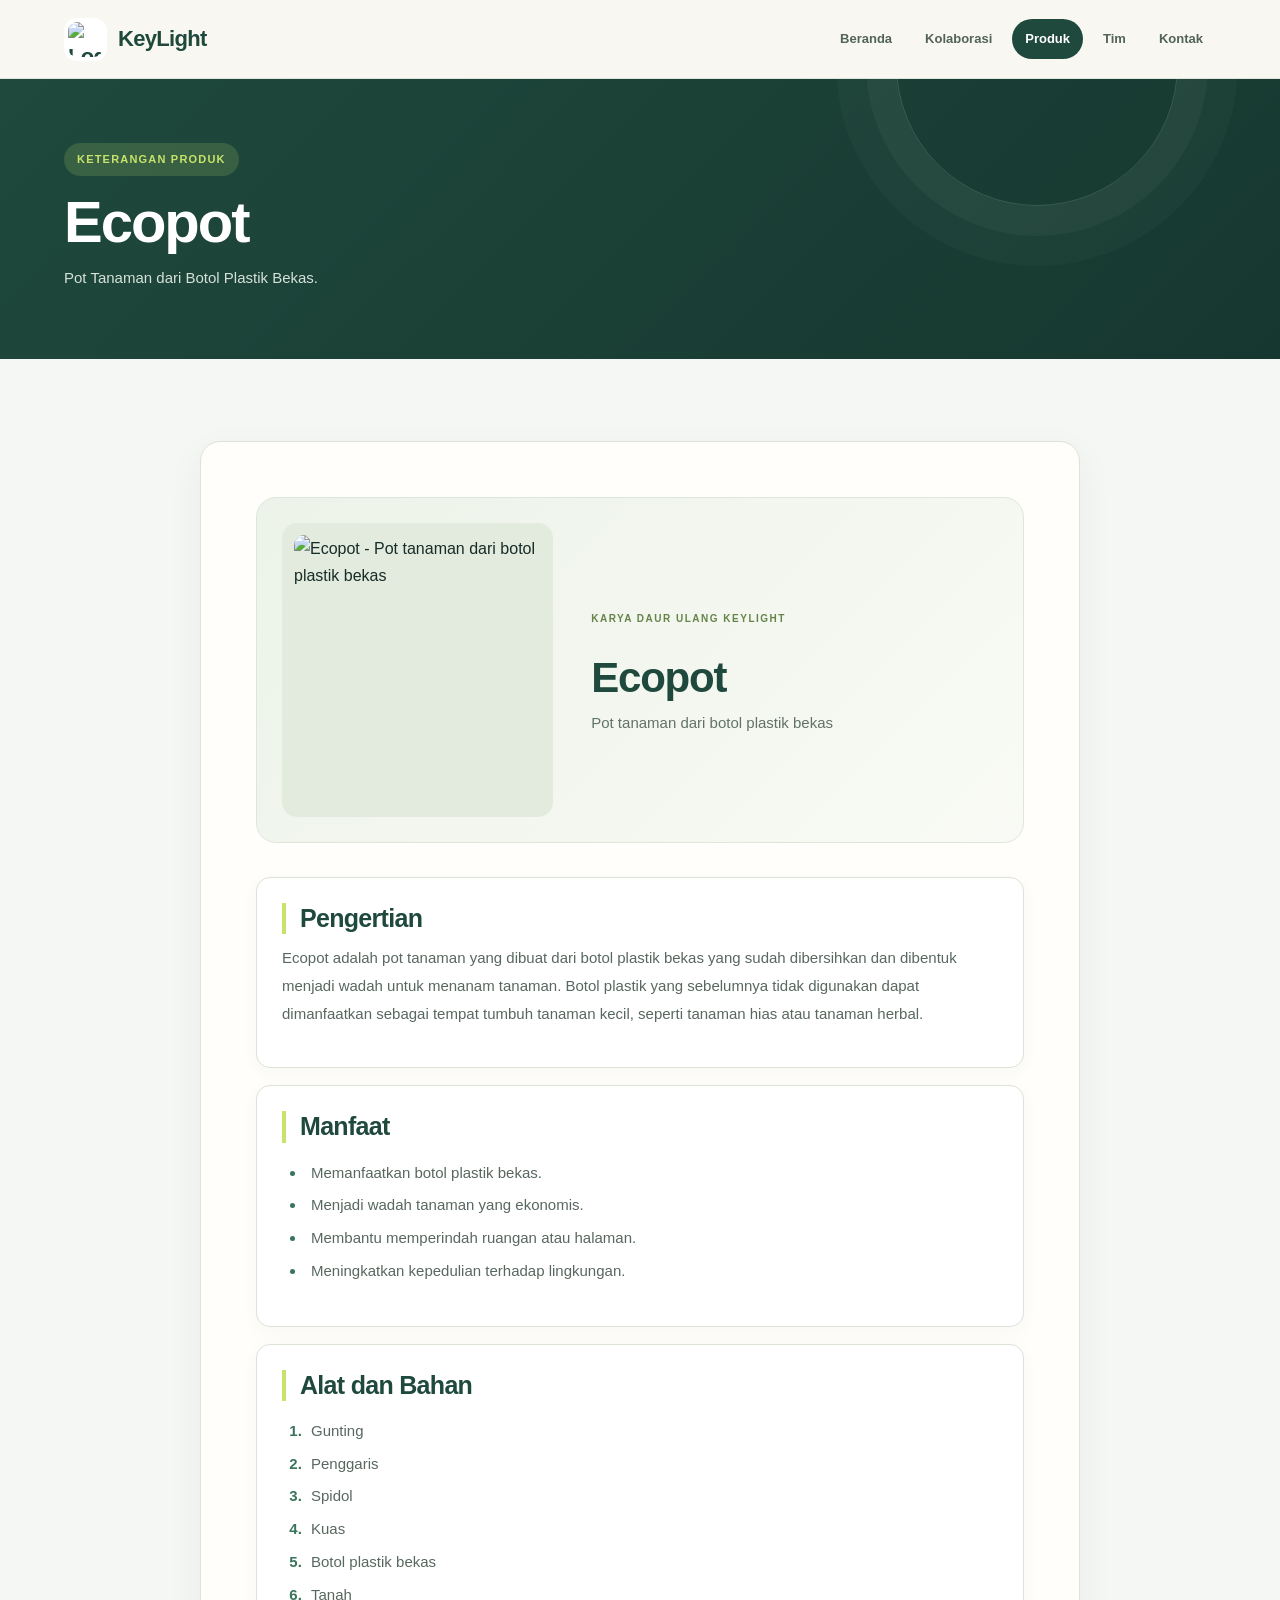
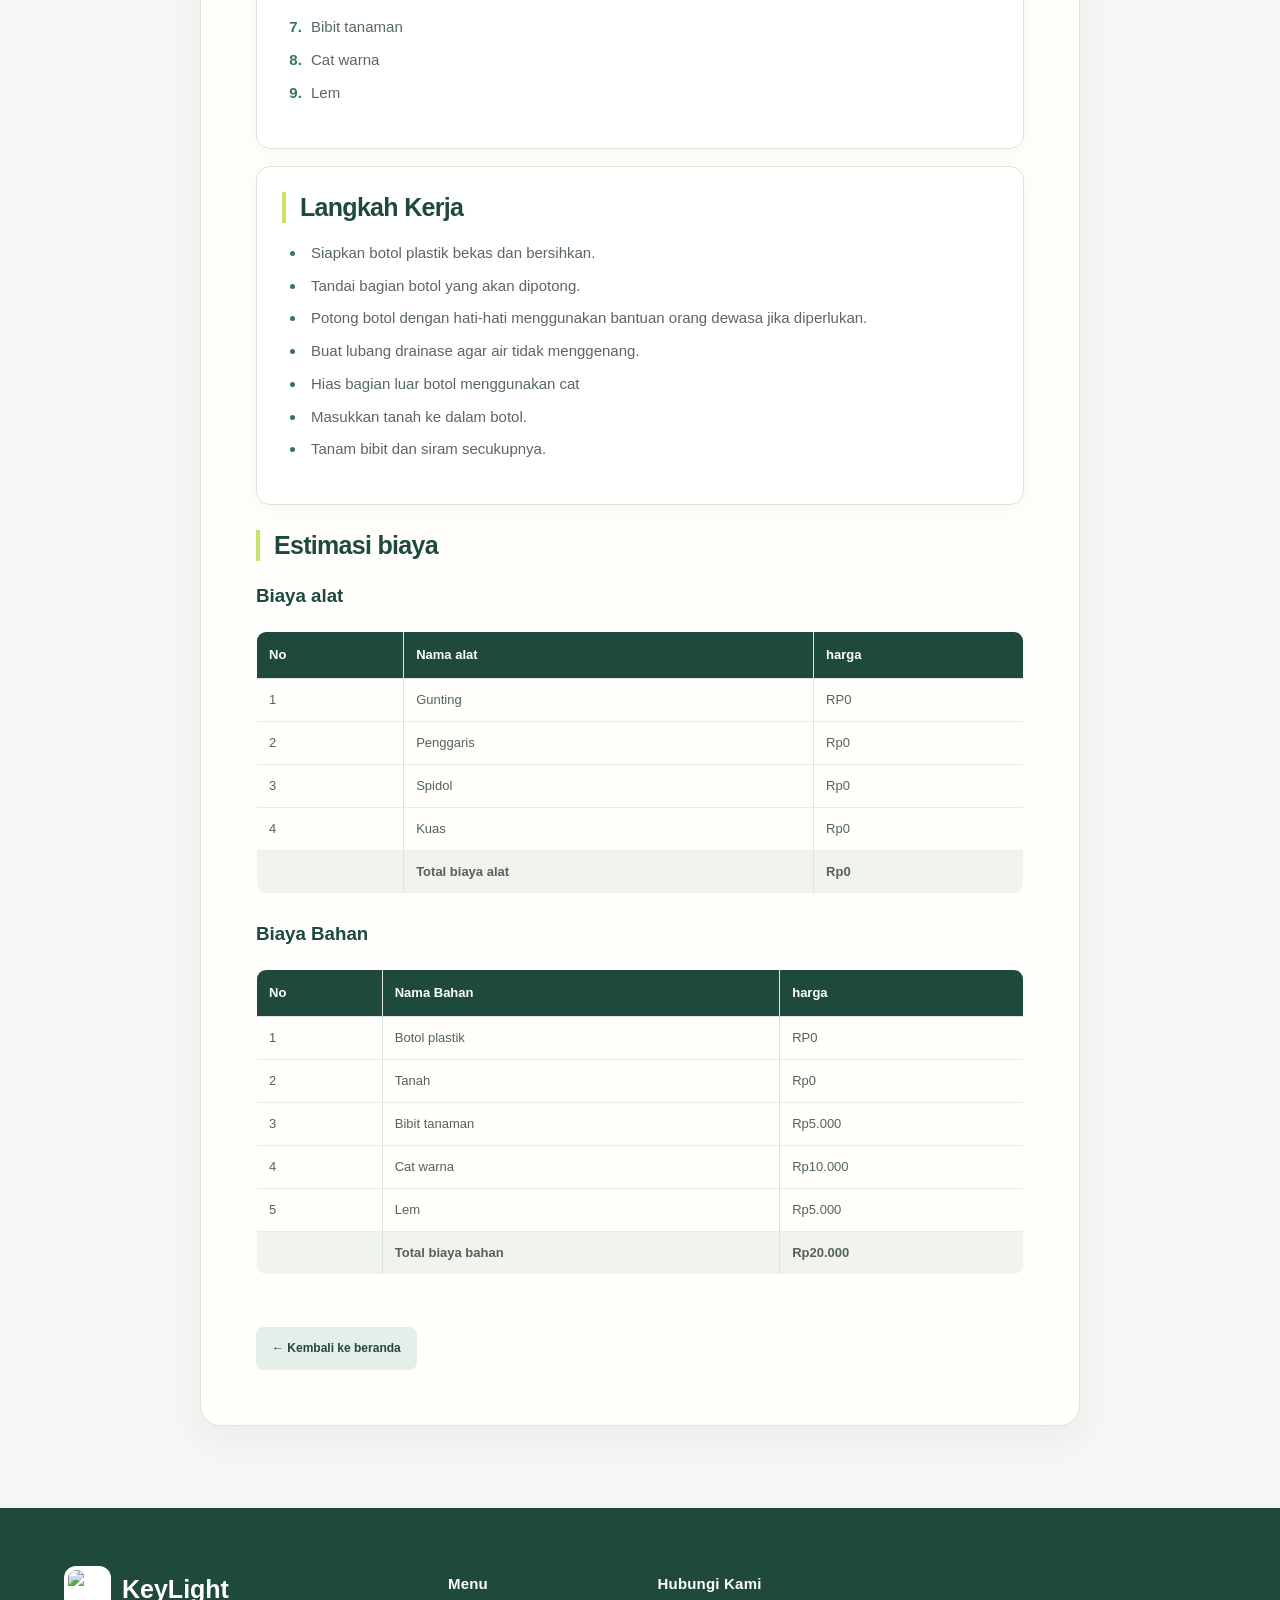
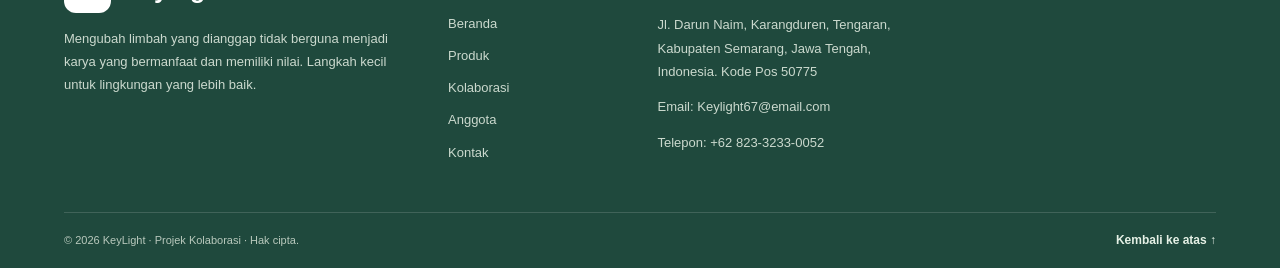
==== ecopot.html @ f38d3513 "Add files via upload" ====
<!DOCTYPE html>
<html lang="id">

<head>
  <meta charset="UTF-8">
  <meta name="viewport" content="width=device-width, initial-scale=1.0">
  <meta name="theme-color" content="#1f493d">
  <title>Ecopot | KeyLight</title>
  <link rel="stylesheet" href="style.css">
</head>

<body id="top">
  <header class="site-header">
    <div class="container nav-wrap"><a class="brand" href="index.html"><img src="assets/1761713173324.png"
          alt="Logo KeyLight">KeyLight</a>
      <nav class="nav">
        <a class="" href="index.html">Beranda</a>
        <a class="" href="index.html#kolaborasi">Kolaborasi</a>
        <a class="active" href="index.html#produk">Produk</a>
        <a class="" href="index.html#tim">Tim</a><a class="" href="index.html#kontak">Kontak</a>
      </nav>
    </div>
  </header>
  <section class="page-hero">
    <div class="container"><span class="pill">Keterangan produk</span>
      <h1>Ecopot</h1>
      <p>Pot Tanaman dari Botol Plastik Bekas.</p>
    </div>
  </section>
  <main class="section">
    <div class="container article">
      <header class="product-intro">
        <div class="product-intro-image"><img src="assets/pot botol.jpeg" alt="Ecopot - Pot tanaman dari botol plastik bekas"></div>
        <div class="product-intro-copy"><span class="product-eyebrow">KARYA DAUR ULANG KEYLIGHT</span><h2>Ecopot</h2><p>Pot tanaman dari botol plastik bekas</p></div>
      </header>

      <div class="container">
        <div class="card">

          <h2>Pengertian</h2>
          <p>Ecopot adalah pot tanaman yang dibuat dari botol plastik bekas yang sudah dibersihkan dan dibentuk menjadi
            wadah untuk menanam tanaman.
            Botol plastik yang sebelumnya tidak digunakan dapat dimanfaatkan sebagai tempat tumbuh tanaman kecil,
            seperti tanaman hias atau tanaman herbal.
          </p>
        </div>

        <div class="card">
          <h2>Manfaat</h2>
          <ul>
            <li>Memanfaatkan botol plastik bekas.</li>
            <li>Menjadi wadah tanaman yang ekonomis.</li>
            <li>Membantu memperindah ruangan atau halaman.</li>
            <li>Meningkatkan kepedulian terhadap lingkungan.</li>
          </ul>
        </div>

        <div class="card">
          <h2>Alat dan Bahan</h2>
          <ol>
            <li>Gunting</li>
            <li>Penggaris</li>
            <li>Spidol</li>
            <li>Kuas</li>
            <li>Botol plastik bekas </li>
            <li>Tanah </li>
            <li>Bibit tanaman </li>
            <li>Cat warna </li>
            <li>Lem </li>
          </ol>
        </div>

        <div class="card">
          <h2>Langkah Kerja</h2>
          <ul>
            <li>Siapkan botol plastik bekas dan bersihkan.</li>
            <li>Tandai bagian botol yang akan dipotong.</li>
            <li>Potong botol dengan hati-hati menggunakan bantuan orang dewasa jika diperlukan.</li>
            <li>Buat lubang drainase agar air tidak menggenang.</li>
            <li>Hias bagian luar botol menggunakan cat</li>
            <li>Masukkan tanah ke dalam botol.</li>
            <li>Tanam bibit dan siram secukupnya.</li>
          </ul>
        </div>
        <div>
         <h2>Estimasi biaya</h2>
         <h3>Biaya alat</h3>
          <table border="1">
             <thead>
              <th>No</th>
              <th>Nama alat</th>
              <th>harga</th>
            </thead>
            <tbody>
              <tr>
                <td>1</td>
                <td>Gunting</td>
                <td>RP0</td>
              </tr>
              <tr>
                <td>2</td>
                <td>Penggaris</td>
                <td>Rp0</td>
              </tr>
              <tr>
                <td>3</td>
                <td>Spidol</td>
                <td>Rp0</td>
              </tr>
              <tr>
                <td>4</td>
                <td>Kuas</td>
                <td>Rp0</td>
              </tr>
              <tr>
                <td> </td>
                <td>Total biaya alat</td>
                <td>Rp0</td>
              </tr>
            </tbody>
          </table>
            
          <h3>Biaya Bahan</h3>
          <table border="1">
             <thead>
              <th>No</th>
              <th>Nama Bahan</th>
              <th>harga</th>
            </thead>
            <tbody>
              <tr>
                <td>1</td>
                <td>Botol plastik</td>
                <td>RP0</td>
              </tr>
              <tr>
                <td>2</td>
                <td>Tanah</td>
                <td>Rp0</td>
              </tr>
              <tr>
                <td>3</td>
                <td>Bibit tanaman</td>
                <td>Rp5.000</td>
              </tr>
              <tr>
                <td>4</td>
                <td>Cat warna</td>
                <td>Rp10.000</td>
              </tr>
              <tr>
                <td>5</td>
                <td>Lem</td>
                <td>Rp5.000</td>
              </tr>
              <tr>
                <td> </td>
                <td>Total biaya bahan</td>
                <td>Rp20.000</td>
              </tr>
          </tbody>
          </table>
        </div>
        <a class="back" href="index.html">← Kembali ke beranda</a>
    </div>
  </main>
   <!-- FOOTER -->
  <footer class="site-footer">

    <div class="container footer-main">

      <div class="footer-brand">

        <a class="footer-logo" href="index.html">
          <img src="assets/1761713173324.png" alt="Logo KeyLight">
          <span>KeyLight</span>
        </a>

        <p>
          Mengubah limbah yang dianggap tidak berguna
          menjadi karya yang bermanfaat dan memiliki nilai.
          Langkah kecil untuk lingkungan yang lebih baik.
        </p>


      </div>


      <div class="footer-column">
        <h3>Menu</h3>
        <a href="index.html">Beranda</a>
        <a href="index.html#produk">Produk</a>
        <a href="index.html#kolaborasi">Kolaborasi</a>
        <a href="index.html#tim">Anggota</a>
        <a href="index.html#kontak">Kontak</a>
      </div>

      <div class="footer-column footer-contact">
        <h3>Hubungi Kami</h3>

        <p>
          Jl. Darun Naim, Karangduren, Tengaran,
          Kabupaten Semarang, Jawa Tengah, Indonesia.
          Kode Pos 50775
        </p>

        <p>Email: Keylight67@email.com</p>
        <p>Telepon: +62 823-3233-0052</p>
      </div>

    </div>


    <div class="container footer-bottom">

      <p>
        © 2026 KeyLight · Projek Kolaborasi · Hak cipta.
      </p>

      <a href="#top" class="back-top">
        Kembali ke atas ↑
      </a>

    </div>

  </footer>

</body>

</html>
---- style.css ----
/* ReLight — visual redesign | HTML + CSS murni */
:root {
  --ink: #172c27;
  --forest: #1f493d;
  --green: #39745b;
  --lime: #c8e36b;
  --sage: #e8eee5;
  --paper: #f8f7f1;
  --white: #fffefa;
  --muted: #69776f;
  --line: #dce3d8;
  --shadow: 0 18px 45px rgba(28, 55, 43, .09)
}

* {
  box-sizing: border-box
}

html {
  scroll-behavior: smooth;
  scroll-padding-top: 90px
}

body {
  margin: 0;
  background: var(--paper);
  color: var(--ink);
  font-family: Arial, Helvetica, sans-serif;
  line-height: 1.7
}

a {
  color: inherit;
  text-decoration: none
}

img {
  display: block;
  max-width: 100%
}

.container {
  width: min(1160px, 90%);
  margin-inline: auto
}

.site-header {
  position: sticky;
  top: 0;
  z-index: 20;
  background: rgba(248, 247, 241, .94);
  backdrop-filter: blur(12px);
  border-bottom: 1px solid rgba(220, 227, 216, .9)
}

.nav-wrap {
  min-height: 78px;
  display: flex;
  align-items: center;
  justify-content: space-between;
  gap: 24px
}

.brand {
  display: inline-flex;
  align-items: center;
  gap: 11px;
  font-size: 22px;
  font-weight: 900;
  letter-spacing: -.7px;
  color: var(--forest)
}

.brand img {
  width: 43px;
  height: 43px;
  object-fit: contain;
  background: #fff;
  border-radius: 13px;
  padding: 4px
}

.nav {
  display: flex;
  align-items: center;
  gap: 7px;
  flex-wrap: wrap
}

.nav a {
  font-size: 13px;
  font-weight: 700;
  color: #52635a;
  padding: 9px 13px;
  border-radius: 999px;
  transition: .2s
}

.nav a:hover,
.nav a.active {
  background: var(--forest);
  color: white
}

.hero {
  position: relative;
  overflow: hidden;
  padding: 88px 0 94px;
  background: var(--forest);
  color: white
}

.hero:before,
.hero:after {
  content: "";
  position: absolute;
  border-radius: 50%;
  pointer-events: none
}

.hero:before {
  width: 420px;
  height: 420px;
  right: -110px;
  top: -210px;
  border: 1px solid rgba(255, 255, 255, .16);
  box-shadow: 0 0 0 38px rgba(255, 255, 255, .035), 0 0 0 78px rgba(255, 255, 255, .025)
}

.hero:after {
  width: 240px;
  height: 240px;
  left: -120px;
  bottom: -150px;
  background: rgba(200, 227, 107, .10)
}

.hero-grid {
  position: relative;
  z-index: 1;
  display: grid;
  grid-template-columns: 1.1fr .9fr;
  gap: 65px;
  align-items: center
}

.eyebrow,
.pill {
  display: inline-flex;
  align-items: center;
  gap: 8px;
  padding: 7px 13px;
  border-radius: 999px;
  background: rgba(200, 227, 107, .15);
  color: var(--lime);
  font-size: 11px;
  font-weight: 800;
  letter-spacing: 1.2px;
  text-transform: uppercase
}

.hero h1 {
  font-size: clamp(48px, 7vw, 86px);
  line-height: .99;
  letter-spacing: -4px;
  margin: 22px 0 20px;
  color: #fff
}

.hero p {
  max-width: 590px;
  color: #d6e2d9;
  font-size: 16px;
  line-height: 1.85;
  margin: 0 0 28px
}

.btn {
  display: inline-flex;
  align-items: center;
  gap: 12px;
  background: var(--lime);
  color: var(--ink);
  font-size: 13px;
  font-weight: 900;
  padding: 14px 21px;
  border-radius: 9px;
  transition: .2s
}

.btn:hover {
  transform: translateY(-3px);
  box-shadow: 0 20px 24px rgba(0, 0, 0, .16)
}

.hero-art {
  min-height: 330px;
  display: grid;
  place-items: center;
  position: relative;
  background: linear-gradient(145deg, #e9efdf, #cbd9c7);
  border-radius: 32px 32px 110px 32px;
  padding: 38px;
  box-shadow: var(--shadow);
  transform: rotate(1deg)
}

.hero-art:before {
  content: "REUSE • RECREATE • KEYLIGHT";
  bottom: 20px;
  left: 25px;
  font-size: 10px;
  font-weight: 900;
  letter-spacing: 2px;
  color: #48634f
}

.hero-art img {
  width: min(240px, 75%);
  height: 220px;
  object-fit: contain;
  filter: drop-shadow(0 15px 15px rgba(28, 55, 43, .12))
}

.section {
  padding: 82px 0
}

.section.alt {
  background: #edf1e9
}

.section.dark {
  background: var(--forest);
  color: #fff
}

.section-title {
  max-width: 700px;
  text-align: center;
  margin: 0 auto 42px
}

.section-title .pill {
  background: #e2ebd7;
  color: var(--green);
  margin-bottom: 12px
}

.section-title h2 {
  font-size: clamp(29px, 4vw, 43px);
  line-height: 1.13;
  letter-spacing: -1.5px;
  color: var(--ink);
  margin: 0 0 13px
}

.section-title p {
  color: var(--muted);
  font-size: 15px;
  margin: 0
}

.section.dark .section-title h2 {
  color: white
}

.section.dark .section-title p {
  color: #d4e0d8
}

.two-col {
  display: grid;
  grid-template-columns: 1fr 1fr;
  gap: 58px;
  align-items: center
}

.two-col h2 {
  font-size: clamp(29px, 4vw, 42px) !important;
  line-height: 1.13 !important;
  letter-spacing: -1.4px;
  margin: 14px 0 17px;
  color: var(--ink) !important
}

.two-col p {
  color: var(--muted);
  font-size: 15px
}

.photo-box {
  position: relative;
  overflow: hidden;
  border-radius: 22px 22px 80px 22px;
  background: #dfe9d9;
  min-height: 320px;
  box-shadow: var(--shadow);
  padding: 10px
}

.photo-box:after {
  content: "EcoVandguard";
  position: absolute;
  bottom: 22px;
  left: 25px;
  background: var(--lime);
  color: var(--ink);
  font-size: 12px;
  font-weight: 900;
  letter-spacing: 1.2px;
  padding: 8px 12px;
  border-radius: 5px
}

.photo-box img {
  width: 100%;
  height: 320px;
  object-fit: cover;
  border-radius: 15px 15px 70px 15px
}

.text-link {
  display: inline-flex;
  align-items: center;
  gap: 8px;
  color: var(--green);
  font-weight: 900;
  font-size: 13px;
  margin-top: 5px
}

.text-link:hover {
  color: #172c27;
  text-decoration: underline;
  text-underline-offset: 4px
}

.cards {
  display: grid;
  grid-template-columns: repeat(3, minmax(0, 1fr));
  gap: 22px
}

.card {
  min-width: 0;
  background: var(--white);
  border: 1px solid var(--line);
  border-radius: 17px;
  overflow: hidden;
  box-shadow: 0 5px 18px rgba(28, 55, 43, .035);
  transition: transform .25s, box-shadow .25s
}

.card:hover {
  transform: translateY(-7px);
  box-shadow: var(--shadow)
}

.card-img {
  height: 205px;
  background: linear-gradient(145deg, #e6eee1, #d5e2d2);
  display: grid;
  place-items: center;
  overflow: hidden
}

.card-img img {
  width: 100%;
  height: 100%;
  object-fit: cover;
  transition: transform .4s
}

.card:hover .card-img img {
  transform: scale(1.045)
}

.card-img .symbol {
  font-size: 62px;
  color: var(--green)
}

.card-body {
  padding: 23px
}

.card h3 {
  margin: 0 0 9px;
  color: var(--forest);
  font-size: 18px;
  line-height: 1.35;
  letter-spacing: -.3px
}

.card p {
  margin: 0 0 15px;
  color: var(--muted);
  font-size: 13px;
  line-height: 1.75
}

.team-section {
  background: #f0f0e8
}

.team-card {
  border-radius: 17px
}

.team-photo {
  height: 255px;
  background: #e2e9dc;
  overflow: hidden
}

.team-photo img {
  width: 100%;
  height: 100%;
  object-fit: cover;
  object-position: center 25%;
  transition: transform .4s
}

.team-card:hover .team-photo img {
  transform: scale(1.04)
}

.social-links {
  display: flex;
  flex-wrap: wrap;
  gap: 7px;
  margin-top: 16px
}

.social-links a {
  display: inline-flex;
  align-items: center;
  padding: 7px 11px;
  border-radius: 7px;
  background: #edf2e9;
  color: var(--forest);
  border: 1px solid #dce6d8;
  font-size: 11px;
  font-weight: 800;
  transition: .2s
}

.social-links a:hover {
  background: var(--forest);
  border-color: var(--forest);
  color: #fff
}

.social-note {
  margin: 22px 0 0;
  padding: 13px 16px;
  background: #e5eddf;
  border-radius: 9px;
  color: #52645a;
  font-size: 12px
}

.info-box {
  background: var(--forest);
  color: white;
  padding: 30px;
  border-radius: 18px 18px 55px 18px;
  box-shadow: var(--shadow)
}

.info-box h3 {
  font-size: 21px;
  margin: 0 0 17px
}

.info-box p {
  color: #e0e9e1;
  margin: 8px 0;
  font-size: 14px
}

.info-box .note {
  background: rgba(255, 255, 255, .1);
  border: 0;
  color: #e0e9e1
}

.page-hero {
  position: relative;
  overflow: hidden;
  background: var(--forest);
  color: white;
  padding: 64px 0 68px
}

.page-hero:after {
  content: "";
  position: absolute;
  width: 280px;
  height: 280px;
  border: 1px solid rgba(255, 255, 255, .15);
  border-radius: 50%;
  right: 8%;
  top: -155px;
  box-shadow: 0 0 0 30px rgba(255, 255, 255, .035), 0 0 0 60px rgba(255, 255, 255, .025)
}

.page-hero .container {
  position: relative;
  z-index: 1
}

.page-hero .pill {
  background: rgba(200, 227, 107, .16);
  color: var(--lime)
}

.page-hero h1 {
  font-size: clamp(35px, 5vw, 58px);
  line-height: 1.08;
  letter-spacing: -2px;
  color: white;
  margin: 15px 0 12px;
  max-width: 850px
}

.page-hero p {
  max-width: 720px;
  color: #d6e2d9;
  font-size: 15px;
  margin: 0
}

.article {
  max-width: 880px;
  margin: 0 auto;
  background: var(--white);
  padding: clamp(24px, 5vw, 55px);
  border: 1px solid var(--line);
  border-radius: 20px;
  box-shadow: 0 12px 36px rgba(28, 55, 43, .055)
}

.article h2 {
  font-size: 25px;
  line-height: 1.25;
  color: var(--forest);
  letter-spacing: -.7px;
  margin: 34px 0 10px;
  padding-left: 14px;
  border-left: 4px solid var(--lime)
}

.article h2:first-of-type {
  margin-top: 25px
}

.article h3 {
  color: var(--forest)
}

.article p,
.article li {
  color: #58685f;
  font-size: 15px;
  line-height: 1.85
}

.article ul,
.article ol {
  padding-left: 24px
}

.article li {
  padding-left: 5px;
  margin: 5px 0
}

.article li::marker {
  color: var(--green);
  font-weight: bold
}

.article-img {
  width: 100%;
  max-height: 430px;
  object-fit: cover;
  border-radius: 14px;
  margin: 0 0 28px
}

.price-grid {
  display: grid;
  grid-template-columns: repeat(3, 1fr);
  gap: 12px;
  margin: 22px 0
}

.price {
  background: #edf2e9;
  padding: 18px;
  border-radius: 12px;
  color: #5c6b61;
  font-size: 12px
}

.price strong {
  display: block;
  color: var(--forest);
  font-size: 23px;
  margin-top: 5px
}

.poster {
  width: 100%;
  height: auto;
  border: 1px solid var(--line);
  border-radius: 13px;
  margin: 17px 0 22px;
  box-shadow: 0 8px 22px rgba(28, 55, 43, .08)
}

.note {
  background: #edf2e9;
  border-left: 4px solid var(--green);
  padding: 15px 18px;
  border-radius: 7px;
  color: #536257
}

.back {
  display: inline-flex;
  margin-top: 28px;
  padding: 11px 16px;
  border-radius: 8px;
  background: var(--forest);
  color: white;
  font-weight: 800;
  font-size: 12px;
  transition: .2s
}

.back:hover {
  background: var(--green);
  transform: translateX(-3px)
}

.site-footer {
  background: #142f29;
  color: #eaf0e9;
  padding: 58px 0 18px
}

.footer-main {
  display: grid;
  grid-template-columns: 1.4fr .7fr 1fr 1.1fr;
  gap: 35px;
  align-items: start
}

.footer-brand,
.footer-column {
  min-width: 0
}

.footer-logo {
  display: inline-flex;
  align-items: center;
  gap: 11px;
  color: white;
  font-size: 25px;
  font-weight: 900;
  margin-bottom: 14px
}

.footer-logo img {
  width: 47px;
  height: 47px;
  object-fit: contain;
  background: #fff;
  border-radius: 12px;
  padding: 4px
}

.footer-brand p,
.footer-column p {
  color: #cbd9ce;
  font-size: 13px;
  line-height: 1.8;
  margin: 0 0 12px
}

.footer-column h3 {
  color: #fff;
  font-size: 15px;
  margin: 5px 0 17px;
  letter-spacing: .2px
}

.footer-column>a {
  display: block;
  color: #cbd9ce;
  font-size: 13px;
  margin: 10px 0;
  transition: color .2s
}

.footer-column>a:hover,
.back-top:hover {
  color: var(--lime)
}

.footer-member {
  display: flex;
  align-items: center;
  gap: 10px;
  color: #cbd9ce;
  font-size: 12px;
  margin: 11px 0
}

.member-photo-placeholder {
  width: 38px;
  height: 38px;
  flex: 0 0 38px;
  border: 1px dashed #9eb5a4;
  border-radius: 50%;
  display: grid;
  place-items: center;
  color: #d4e0d5;
  font-size: 9px;
  background: #ffffff0b
}

.footer-photo-placeholder {
  height: 112px;
  width: 100%;
  max-width: 260px;
  border: 1px dashed #9eb5a4;
  border-radius: 12px;
  background: #ffffff0b;
  display: grid;
  place-items: center;
  text-align: center;
  padding: 12px;
  margin-top: 18px;
  color: #cbd9ce;
  font-size: 12px
}

.footer-bottom {
  border-top: 1px solid #ffffff25;
  margin-top: 38px;
  padding-top: 17px;
  display: flex;
  justify-content: space-between;
  align-items: center;
  gap: 15px
}

.footer-bottom p {
  margin: 0;
  color: #b9c9bd;
  font-size: 11px
}

.back-top {
  color: #e5f1e6;
  font-size: 12px;
  font-weight: 800
}

@media(max-width:900px) {
  .footer-main {
    grid-template-columns: 1.2fr 1fr;
    gap: 28px
  }

  .hero-grid {
    gap: 35px
  }

  .cards {
    gap: 16px
  }
}

@media(max-width:700px) {
  .nav-wrap {
    padding: 13px 0;
    align-items: flex-start;
    flex-direction: column;
    gap: 9px
  }

  .nav {
    gap: 4px
  }

  .nav a {
    padding: 7px 10px;
    font-size: 12px
  }

  .hero {
    padding: 62px 0
  }

  .hero-grid,
  .two-col {
    grid-template-columns: 1fr;
    gap: 30px
  }

  .hero h1 {
    letter-spacing: -2.5px
  }

  .hero-art {
    min-height: 235px;
    border-radius: 24px 24px 75px 24px
  }

  .hero-art img {
    height: 160px
  }

  .section {
    padding: 60px 0
  }

  .cards {
    grid-template-columns: repeat(2, minmax(0, 1fr))
  }

  .photo-box,
  .photo-box img {
    min-height: 250px;
    height: 250px
  }

  .page-hero {
    padding: 48px 0
  }

  .article {
    padding: 25px 21px
  }

  .footer-main {
    grid-template-columns: 1fr 1fr
  }
}

@media(max-width:520px) {
  .container {
    width: 90%
  }

  .cards {
    grid-template-columns: 1fr
  }

  .card-img {
    height: 220px
  }

  .section-title {
    text-align: left;
    margin-bottom: 28px
  }

  .section-title h2 {
    font-size: 30px
  }

  .section-title p {
    font-size: 14px
  }

  .hero h1 {
    font-size: 49px
  }

  .hero p {
    font-size: 14px
  }

  .footer-main {
    grid-template-columns: 1fr;
    gap: 24px
  }

  .footer-photo-placeholder {
    max-width: none
  }

  .footer-bottom {
    align-items: flex-start;
    flex-direction: column
  }

  .price-grid {
    grid-template-columns: 1fr
  }

  .price {
    display: flex;
    justify-content: space-between;
    align-items: center;
    gap: 12px
  }

  .price strong {
    margin: 0;
    font-size: 20px
  }

  .article h2 {
    font-size: 22px
  }
}

@media(prefers-reduced-motion:reduce) {

  *,
  *::before,
  *::after {
    scroll-behavior: auto !important;
    transition: none !important
  }
}

/* Revisi tim: empat anggota dengan layout responsif */
.team-grid {
  grid-template-columns: repeat(4, minmax(0, 1fr));
  gap: 18px
}

.team-grid .team-photo {
  height: 220px
}

.photo-placeholder {
  display: flex;
  align-items: center;
  justify-content: center;
  padding: 18px;
  text-align: center;
  background: linear-gradient(135deg, #e6eddf, #d3dfcf);
  color: #526b55;
  font-size: 13px;
  font-weight: 700;
  border: 2px dashed #9aaf94
}

.photo-placeholder span {
  max-width: 150px
}

@media(max-width:1000px) {
  .team-grid {
    grid-template-columns: repeat(2, minmax(0, 1fr))
  }
}

@media(max-width:520px) {
  .team-grid {
    grid-template-columns: 1fr
  }

  .team-grid .team-photo {
    height: 260px
  }
}

/* Kolaborasi lintas pelajaran: dua kartu sejajar dan seimbang */
.collab-grid {
  width: min(820px, 100%);
  margin: 0 auto;
  grid-template-columns: repeat(2, minmax(0, 1fr));
  gap: 26px;
  align-items: stretch;
}

.collab-grid .card {
  display: flex;
  flex-direction: column;
  height: 100%;
}

.collab-grid .card-img {
  height: 165px;
  flex: 0 0 165px;
}

.collab-grid .card-body {
  display: flex;
  flex: 1;
  flex-direction: column;
  align-items: flex-start;
  padding: 25px;
}

.collab-grid .card-body .text-link {
  margin-top: auto;
  padding-top: 14px;
}

@media(max-width:600px) {
  .collab-grid {
    width: min(420px, 100%);
    grid-template-columns: 1fr;
    gap: 18px;
  }

  .collab-grid .card-img {
    height: 145px;
    flex-basis: 145px;
  }
}

/* FORMULIR KONTAK */
.contact-form {
    max-width: 650px;
    margin: 40px auto;
    padding: 35px;
    background: #ffffff;
    border-radius: 15px;
    box-shadow: 0 5px 20px rgba(0, 0, 0, 0.08);
}

.contact-form h2 {
    color: #263746;
    margin-bottom: 10px;
}

.form-desc {
    color: #777;
    margin-bottom: 25px;
    line-height: 1.6;
}

.form-group {
    margin-bottom: 20px;
}

.form-group label {
    display: block;
    margin-bottom: 8px;
    color: #34495e;
    font-weight: 600;
}

.form-group input,
.form-group textarea {
    width: 100%;
    padding: 13px 15px;
    border: 1px solid #d5dce2;
    border-radius: 8px;
    font-family: inherit;
    font-size: 14px;
    outline: none;
    box-sizing: border-box;
    transition: 0.3s;
}

.form-group input:focus,
.form-group textarea:focus {
    border-color: #3999bd;
    box-shadow: 0 0 5px rgba(57, 153, 189, 0.2);
}

.form-group textarea {
    resize: vertical;
}

.btn-kirim {
    width: 100%;
    padding: 14px;
    background: #287f9f;
    color: white;
    border: none;
    border-radius: 8px;
    font-size: 15px;
    font-weight: bold;
    cursor: pointer;
    transition: 0.3s;
}

.btn-kirim:hover {
    background: #1d637e;
}

/* Tampilan HP */
@media (max-width: 600px) {
    .contact-form {
        margin: 20px 15px;
        padding: 25px 20px;
    }
}

.member-photo{
  width: 85px;
  height: 85px;
  border-radius: 50%;
  overflow: hidden;
  border: 2px dashed white;
  flex-shrink: 0;

}

.member-photo img{
  width: 100%;
  height: 100%;
  object-fit: cover;
  object-position: center;
  display: block;
}

/* ===== RESTORE WARNA ASLI KEYLIGHT ===== */

.page-hero {
    background: linear-gradient(135deg, #1f493d, #16372f);
    color: #ffffff;
}

.section {
    background: #f5f7f5;
}

.pill {
    border-color: #8da99c;
}

.card-body h3,
.math-content h4 {
    color: #1f493d;
}

.member-label {
    color: #1f493d;
    background: #e8f0eb;
}

.equation {
    border-left-color: #1f493d;
}

.equation b {
    color: #1f493d;
}

.result {
    background: #edf4ef;
    border-color: #d5e5d9;
}

.result strong {
    color: #1f493d;
}

.back {
    color: #1f493d;
    background: #e5eee8;
}

.back:hover {
    background: #1f493d;
    color: #ffffff;
}

.site-footer {
    background: #1f493d;
}



.materi {
    margin-top: 18px;
}

.materi summary {
    list-style: none;
    text-align: center;
    padding: 13px;
    background: var(--forest);
    color: white;
    border-radius: 12px;
    cursor: pointer;
    font-weight: 600;
    transition: 0.3s;
}

.materi summary:hover {
    background: var(--green);
}

.materi summary::-webkit-details-marker {
    display: none;
}

.materi[open] summary {
    background: var(--green);
}

.math-content {
    margin-top: 15px;
    padding: 20px;
    background: var(--sage);
    border-radius: 12px;
    line-height: 1.7;
}

.math-content h4 {
    color: var(--forest);
    margin-bottom: 10px;
}

/* =========================================
   PENYEMPURNAAN HALAMAN MATEMATIKA KEYLIGHT
   HTML + CSS MURNI
========================================= */

/* LAYOUT KARTU ANGGOTA */
.math-page .cards {
    grid-template-columns: repeat(2, minmax(0, 1fr));
    gap: 28px;
    align-items: start;
}

.math-page .card {
    height: 100%;
    border-radius: 20px;
    background: var(--white);
    border: 1px solid var(--line);
    transition: transform .3s ease, box-shadow .3s ease;
}

.math-page .card:hover {
    transform: translateY(-5px);
    box-shadow: var(--shadow);
}

.math-page .card-body {
    padding: 25px;
}

/* LABEL ANGGOTA */
.math-page .member-label {
    display: inline-flex;
    align-items: center;
    padding: 6px 12px;
    margin-bottom: 13px;
    border-radius: 50px;
    background: #e8f0eb;
    color: var(--forest);
    font-size: 10px;
    font-weight: 800;
    letter-spacing: 1px;
}

.math-page .card h3 {
    font-size: 20px;
    margin-bottom: 12px;
}

/* POSTER */
.math-page .poster {
    width: 100%;
    height: 260px;
    object-fit: contain;
    object-position: center;
    background: #edf2e9;
    border: 1px solid var(--line);
    border-radius: 14px;
    padding: 8px;
    margin: 15px 0 18px;
    box-shadow: 0 6px 18px rgba(28, 55, 43, .06);
}

/* TOMBOL LIHAT MATERI */
.math-page .materi {
    margin-top: 12px;
    border-radius: 12px;
}

.math-page .materi summary {
    position: relative;
    display: flex;
    align-items: center;
    justify-content: center;
    gap: 12px;
    min-height: 48px;
    padding: 13px 18px;
    background: var(--forest);
    color: white;
    border: 1px solid transparent;
    border-radius: 10px;
    font-size: 13px;
    font-weight: 800;
    letter-spacing: .3px;
    cursor: pointer;
    transition: background .25s, border-radius .25s;
}

.math-page .materi summary::after {
    content: "+";
    position: absolute;
    right: 17px;
    font-size: 21px;
    font-weight: 400;
    line-height: 1;
    transition: transform .25s;
}

.math-page .materi summary:hover {
    background: var(--green);
}

.math-page .materi[open] summary {
    background: var(--green);
    border-radius: 10px 10px 0 0;
}

.math-page .materi[open] summary::after {
    content: "−";
}

/* ISI MATERI */
.math-page .math-content {
    margin-top: 0;
    padding: 23px;
    background: #f0f4ed;
    border: 1px solid #dce7dc;
    border-top: none;
    border-radius: 0 0 12px 12px;
    line-height: 1.8;
}

.math-page .math-content h4 {
    position: relative;
    color: var(--forest);
    font-size: 15px;
    font-weight: 800;
    margin: 22px 0 10px;
    padding-left: 11px;
    border-left: 3px solid var(--lime);
}

.math-page .math-content h4:first-child {
    margin-top: 0;
}

.math-page .math-content p {
    color: #58685f;
    font-size: 13px;
    line-height: 1.8;
    margin: 0 0 15px;
}

.math-page .math-content > strong {
    display: block;
    color: var(--forest);
    font-size: 13px;
    margin: 17px 0 9px;
}

/* KOTAK PERSAMAAN */
.math-page .equation {
    padding: 16px;
    margin: 10px 0 16px;
    background: #fffefa;
    border: 1px solid #dce5d9;
    border-left: 4px solid var(--green);
    border-radius: 9px;
    color: #43554a;
    font-family: "Courier New", monospace;
    font-size: 12px;
    line-height: 2;
    overflow-wrap: anywhere;
    box-shadow: 0 3px 10px rgba(28, 55, 43, .035);
}

.math-page .equation hr {
    border: none;
    border-top: 1px dashed #cbd8ca;
    margin: 9px 0;
}

.math-page .equation b {
    color: var(--forest);
    font-weight: 900;
}

/* KESIMPULAN */
.math-page .result {
    margin-top: 23px;
    padding: 19px;
    background: #e5eee5;
    border: 1px solid #d1e1d2;
    border-left: 4px solid var(--green);
    border-radius: 10px;
}

.math-page .result strong {
    display: block;
    color: var(--forest);
    font-size: 14px;
    margin-bottom: 7px;
}

.math-page .result p {
    color: #52645a;
    font-size: 13px;
    line-height: 1.8;
    margin: 0;
}

/* CATATAN POSTER */
.math-page .note {
    margin-top: 35px;
    padding: 17px 20px;
    background: #edf2e9;
    border-left: 4px solid var(--green);
    border-radius: 9px;
    color: #536257;
    font-size: 13px;
    line-height: 1.8;
}

/* TOMBOL KEMBALI */
.math-page .back {
    margin-top: 25px;
    padding: 12px 19px;
    border-radius: 9px;
    background: var(--forest);
    color: white;
    font-size: 13px;
    transition: .25s;
}

.math-page .back:hover {
    background: var(--green);
    transform: translateX(-4px);
}

/* FOOTER ANGGOTA */
.math-page .footer-members .member-photo,
.math-page .footer-members .footer-member {
    width: 100%;
    height: auto;
    min-height: 48px;
    display: flex;
    align-items: center;
    gap: 12px;
    margin: 10px 0;
    padding: 4px 0;
    border: none;
    border-radius: 0;
    overflow: visible;
    background: transparent;
    color: #cbd9ce;
    font-size: 12px;
    flex-shrink: 1;
}

.math-page .footer-members .member-photo img,
.math-page .footer-members .footer-member img {
    width: 40px;
    height: 40px;
    flex: 0 0 40px;
    object-fit: cover;
    border-radius: 50%;
    border: 2px solid #9eb5a4;
}

/* FOKUS KEYBOARD */
.math-page .materi summary:focus-visible,
.math-page .back:focus-visible {
    outline: 3px solid var(--lime);
    outline-offset: 4px;
}

/* RESPONSIVE TABLET */
@media (max-width: 900px) {
    .math-page .cards {
        gap: 18px;
    }

    .math-page .card-body {
        padding: 20px;
    }

    .math-page .poster {
        height: 230px;
    }

    .math-page .math-content {
        padding: 17px;
    }
}

/* RESPONSIVE HP */
@media (max-width: 600px) {
    .math-page .cards {
        grid-template-columns: 1fr;
        gap: 22px;
    }

    .math-page .card-body {
        padding: 20px;
    }

    .math-page .poster {
        height: auto;
        max-height: 380px;
        min-height: 180px;
    }

    .math-page .math-content {
        padding: 17px;
    }

    .math-page .equation {
        padding: 13px;
        font-size: 11px;
        line-height: 1.9;
    }

    .math-page .materi summary {
        min-height: 46px;
        font-size: 12px;
    }

    .math-page .result {
        padding: 15px;
    }

    .math-page .note {
        font-size: 12px;
    }
}

.social-links {
    display: flex;
    align-items: center;
    gap: 20px;
    margin-top: 18px;
}

.social-links {
    display: flex;
    align-items: center;
    gap: 20px;
    margin-top: 18px;
}

.social-links a {
    color: #263b65;
    font-size: 20px;
    text-decoration: none;
    transition: 0.3s ease;
}

.social-links a:hover {
    color: #6485c5;
    transform: translateY(-4px);
}
/* ===== PHOTO, PRODUCT DETAIL & WASTE EDUCATION POLISH ===== */
#produk .card-img {
  height: 225px;
  padding: 10px;
  background: linear-gradient(145deg, #edf2e9, #e1e9df);
}
#produk .card-img img {
  width: 100%;
  height: 100%;
  object-fit: contain;
  object-position: center;
  border-radius: 11px;
}
#produk .card:hover .card-img img { transform: scale(1.025); }

.article > .container {
  width: 100%;
  max-width: none;
  margin: 0;
  padding: 0;
}
.product-intro {
  display: grid;
  grid-template-columns: minmax(220px, .8fr) 1.2fr;
  align-items: center;
  gap: clamp(20px, 4vw, 38px);
  margin: 0 0 34px;
  padding: clamp(16px, 3vw, 25px);
  border: 1px solid #dce7dc;
  border-radius: 20px;
  background: linear-gradient(135deg, #edf3e9, #f9faf5);
}
.product-intro-image {
  display: grid;
  place-items: center;
  min-height: 230px;
  padding: 12px;
  border-radius: 15px;
  background: #e3ebdf;
}
.product-intro-image img {
  display: block;
  width: 100%;
  height: 270px;
  object-fit: contain;
  object-position: center;
  border-radius: 10px;
}
.product-intro-copy h2 {
  margin: 10px 0 8px;
  padding: 0;
  border: 0;
  color: var(--forest);
  font-size: clamp(28px, 4vw, 42px);
  letter-spacing: -1.2px;
  line-height: 1.1;
}
.product-intro-copy p {
  margin: 0;
  color: #617268;
  font-size: 15px;
}
.product-eyebrow {
  display: inline-block;
  color: #668448;
  font-size: 10px;
  font-weight: 900;
  letter-spacing: 1.5px;
}
.article .card {
  margin: 0 0 17px;
  padding: clamp(18px, 3vw, 25px);
  border-radius: 14px;
  background: #fff;
}
.article .card h2 { margin-top: 0; }
.article table {
  width: 100%;
  margin: 12px 0 24px;
  border-collapse: collapse;
  overflow: hidden;
  border: 1px solid #dce5d9;
  border-radius: 10px;
  font-size: 13px;
}
.article table th {
  padding: 12px;
  color: #fff;
  background: var(--forest);
  text-align: left;
}
.article table td { padding: 10px 12px; border-bottom: 1px solid #e7ece5; color: #52645a; }
.article table tr:last-child td { font-weight: 800; background: #f0f4ed; }

.waste-section { background: #f0f3ed; }
.waste-article { max-width: 980px; }
.waste-lead {
  margin: 0 0 26px;
  padding: clamp(22px, 4vw, 36px);
  border-radius: 18px;
  background: linear-gradient(135deg, #1f493d, #315f49);
  color: #fff;
}
.waste-lead h2 {
  margin: 12px 0 9px;
  padding: 0;
  border: 0;
  color: #fff;
  font-size: clamp(24px, 4vw, 34px);
}
.waste-lead p { margin: 0; color: #dce8dc; }
.waste-grid {
  display: grid;
  grid-template-columns: repeat(2, minmax(0, 1fr));
  gap: 18px;
}
.waste-grid > .card { height: 100%; margin: 0; }
.waste-grid > .card p { margin-bottom: 0; }
.waste-grid > .card:last-child { grid-column: 1 / -1; }

/* Posters keep their complete original artwork visible at every width. */
.math-page .cards { align-items: start; }
.math-page .card { height: auto; }
.math-page .card-body { min-width: 0; }
.math-page .poster {
  display: block;
  width: 100%;
  height: auto;
  max-height: none;
  min-height: 0;
  aspect-ratio: auto;
  object-fit: contain;
  object-position: center top;
  padding: 0;
  background: #f5f6f2;
  border: 1px solid #dce5d9;
  border-radius: 12px;
}

@media (max-width: 700px) {
  #produk .card-img { height: 210px; }
  .product-intro { grid-template-columns: 1fr; gap: 15px; }
  .product-intro-image { min-height: 190px; }
  .product-intro-image img { height: 230px; }
  .waste-grid { grid-template-columns: 1fr; }
  .waste-grid > .card:last-child { grid-column: auto; }
}

/* Member portraits: keep faces and the complete source photo visible. */
.team-photo {
  height: 300px;
  display: grid;
  place-items: center;
  padding: 8px;
  background: #e7ede3;
}
.team-photo img {
  width: 100%;
  height: 100%;
  object-fit: contain;
  object-position: center;
}
@media (max-width: 600px) {
  .team-photo { height: 280px; }
}


/* ===== KONTAK KEYLIGHT ===== */
.contact-section { padding-top: 76px; padding-bottom: 80px; }
.contact-section .section-title { max-width: 720px; margin: 0 auto 34px; text-align: center; }
.contact-layout {
  display: grid;
  grid-template-columns: minmax(0, .9fr) minmax(0, 1.1fr);
  gap: 24px;
  align-items: stretch;
}
.contact-info-card, .contact-form {
  min-width: 0;
  margin: 0;
  padding: clamp(22px, 3vw, 32px);
  border: 1px solid #e0e8dd;
  border-radius: 18px;
  background: #fff;
  box-shadow: 0 10px 28px rgba(31, 73, 61, .07);
}
.contact-info-card { display: flex; flex-direction: column; gap: 18px; }
.contact-info-heading { display: flex; align-items: flex-start; gap: 14px; margin-bottom: 4px; }
.contact-info-heading h3, .contact-form h3 { margin: 0 0 8px; color: #1f493d; font-size: 21px; }
.contact-info-heading p, .form-desc { margin: 0; color: #68766d; line-height: 1.65; }
.contact-icon, .contact-info-icon {
  width: 46px; height: 46px; flex: 0 0 46px; display: grid; place-items: center;
  border-radius: 13px; color: #1f493d; background: #edf3e9; font-size: 19px;
}
.contact-info-item { display: flex; align-items: center; gap: 13px; min-width: 0; color: inherit; text-decoration: none; }
.contact-info-item > span:last-child { min-width: 0; display: flex; flex-direction: column; gap: 4px; }
.contact-info-item small { color: #7b887e; font-size: 12px; }
.contact-info-item strong { color: #263d32; font-size: 14px; line-height: 1.5; overflow-wrap: anywhere; }
a.contact-info-item:hover strong { color: #39745b; }
.contact-note { display: flex; gap: 10px; margin-top: auto; padding: 14px; border-radius: 12px; background: #f1f5ed; color: #39745b; }
.contact-note p { margin: 0; color: #596b5d; font-size: 13px; line-height: 1.6; }
.contact-form h3 { font-size: 22px; }
.contact-form .form-desc { margin-bottom: 22px; }
.contact-form .form-group { margin-bottom: 17px; }
.contact-form .form-group label { color: #344b3e; font-size: 13px; }
.contact-form .form-group label span[aria-hidden="true"] { color: #b34d3d; }
.optional-label { color: #8b968d; font-weight: 400; }
.contact-form .form-group input, .contact-form .form-group textarea {
  min-height: 48px; padding: 13px 14px; border: 1px solid #dce5da; border-radius: 10px;
  background: #fbfcfa; color: #263d32; font: inherit; font-size: 14px; transition: border-color .2s, box-shadow .2s;
}
.contact-form .form-group textarea { min-height: 125px; resize: vertical; }
.contact-form .form-group input:focus, .contact-form .form-group textarea:focus {
  border-color: #39745b; outline: none; box-shadow: 0 0 0 3px rgba(57, 116, 91, .12); background: #fff;
}
.btn-kirim {
  display: inline-flex; width: 100%; min-height: 49px; align-items: center; justify-content: center; gap: 9px;
  padding: 13px 18px; border: 0; border-radius: 11px; background: #26734c; color: #fff;
  font: inherit; font-size: 14px; font-weight: 750; cursor: pointer; transition: background .2s, transform .2s;
}
.btn-kirim:hover { background: #1d5d3c; transform: translateY(-1px); }
.btn-kirim:focus-visible { outline: 3px solid rgba(57, 116, 91, .3); outline-offset: 3px; }
.form-help { display: flex; align-items: center; gap: 7px; margin: 13px 0 0; color: #849087; font-size: 11px; line-height: 1.5; }

/* Consistent product-photo frame: show the entire original image without cropping. */
#produk .cards { align-items: stretch; }
#produk .card { display: flex; flex-direction: column; height: 100%; }
#produk .card-img {
  height: 230px; min-height: 230px; padding: 12px; box-sizing: border-box;
  display: flex; align-items: center; justify-content: center; overflow: hidden;
  background: #f5f7f2; border-bottom: 1px solid #e7ece4;
}
#produk .card-img img {
  display: block; width: 100%; height: 100%; max-width: 100%; max-height: 100%;
  object-fit: contain; object-position: center; border-radius: 8px; transform: none;
}
#produk .card:hover .card-img img { transform: none; }
#produk .card-body { display: flex; flex: 1; flex-direction: column; align-items: flex-start; }
#produk .card-body .text-link { margin-top: auto; padding-top: 12px; }
@media (max-width: 760px) {
  .contact-layout { grid-template-columns: 1fr; }
  .contact-info-card, .contact-form { padding: 23px; }
}
@media (max-width: 600px) {
  #produk .card-img { height: 215px; min-height: 215px; }
  .contact-section { padding-top: 54px; padding-bottom: 58px; }
}
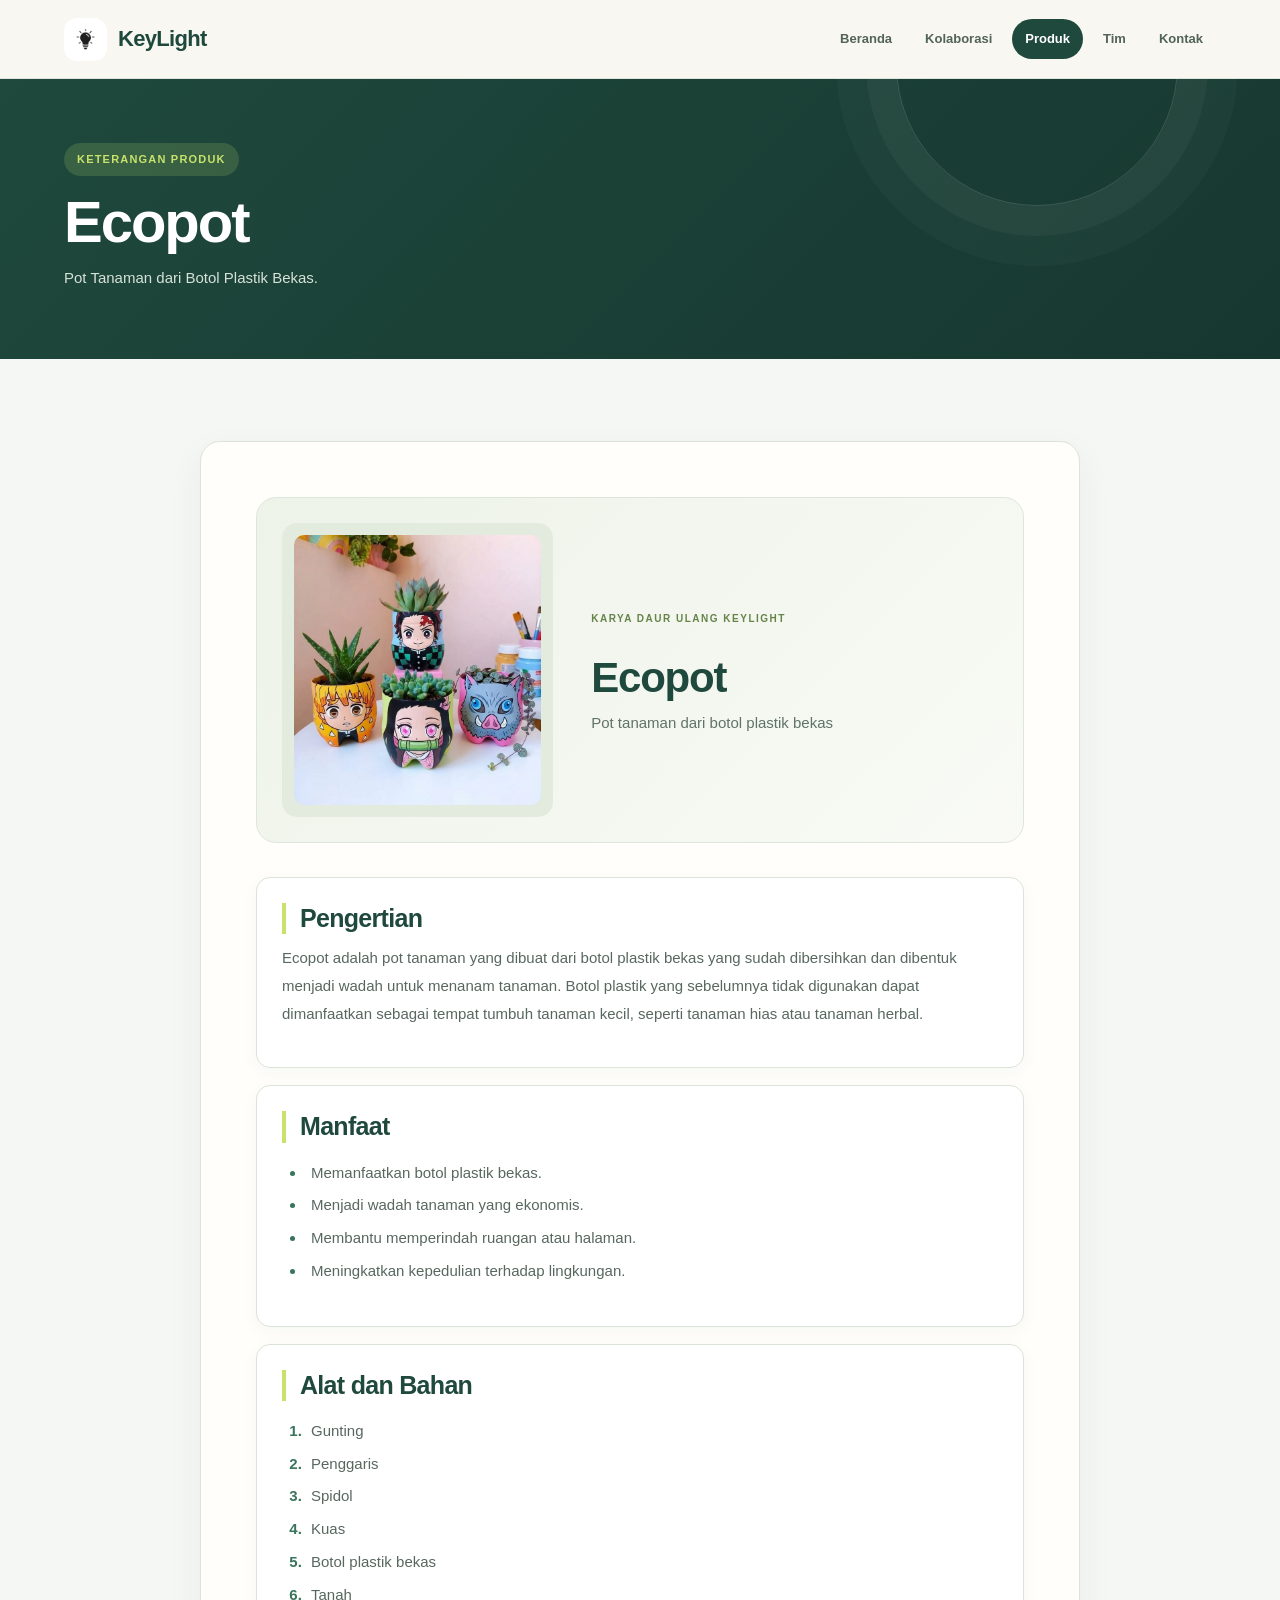
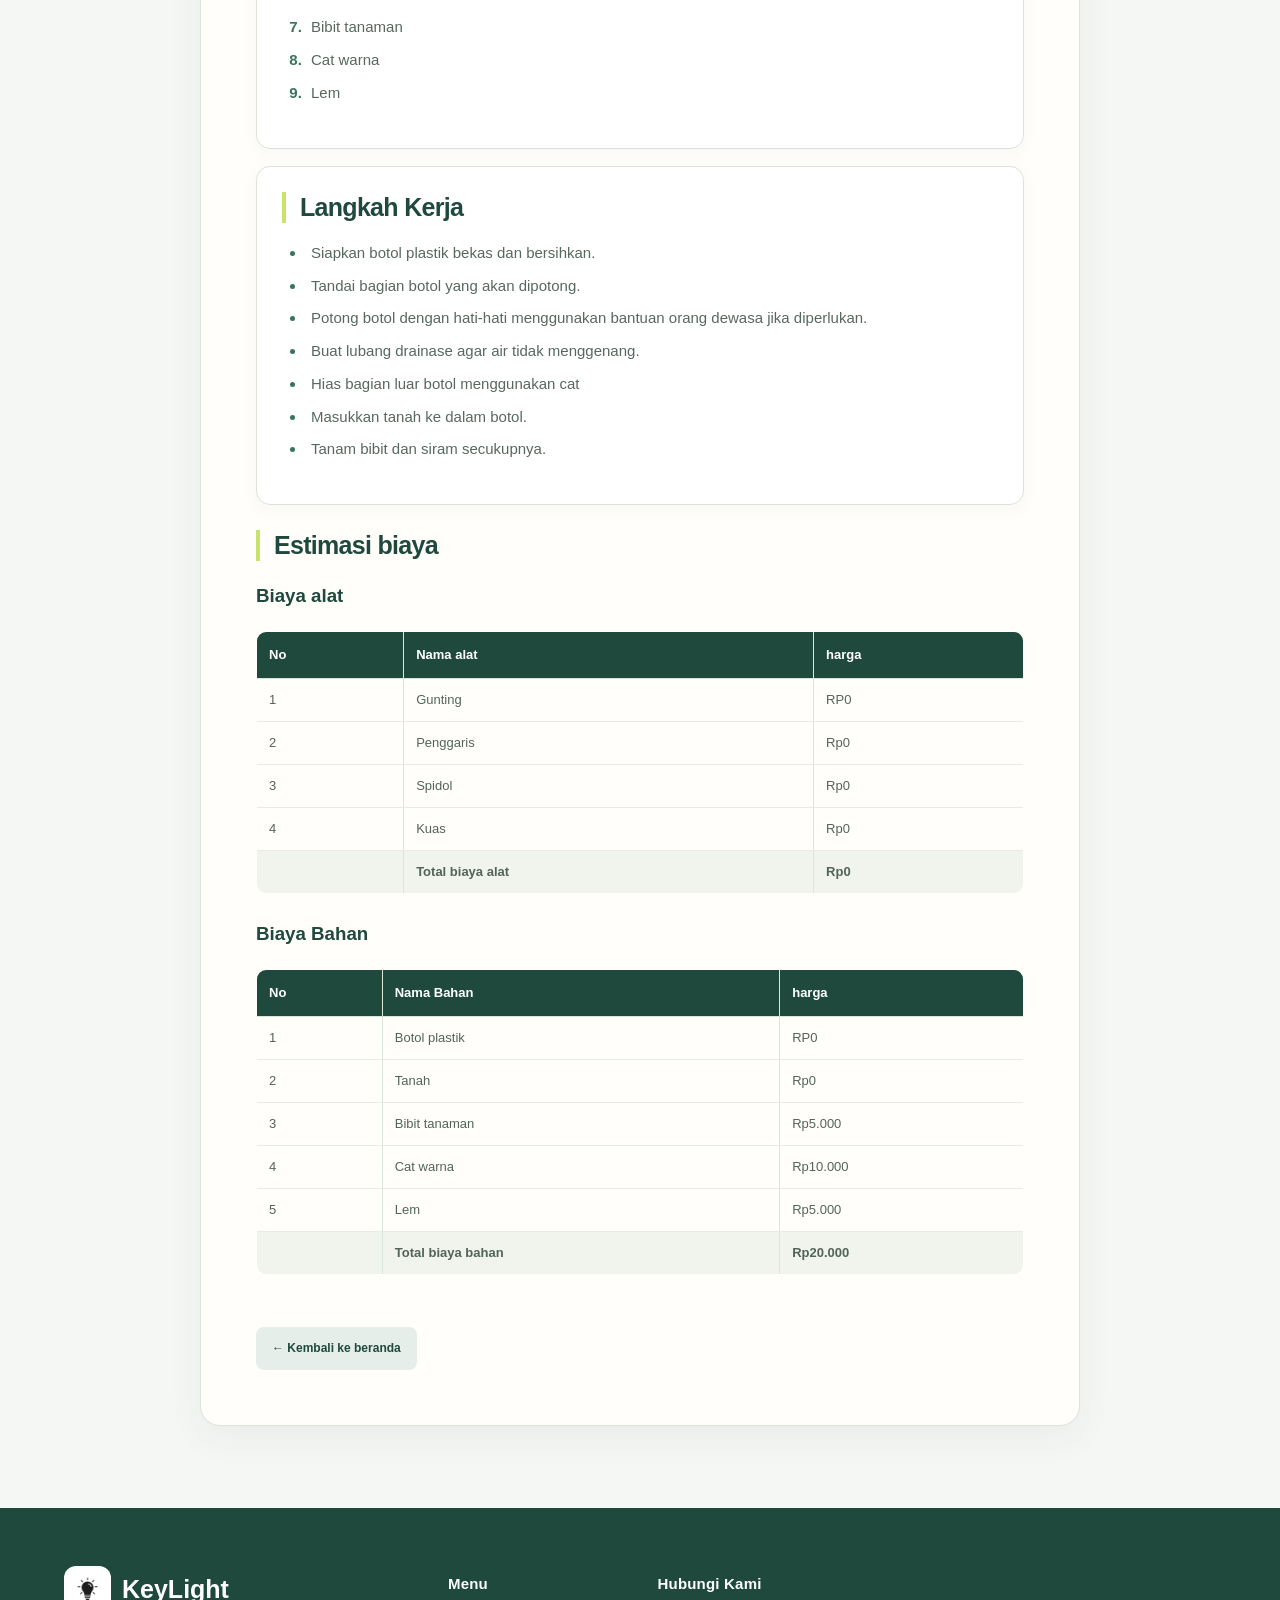
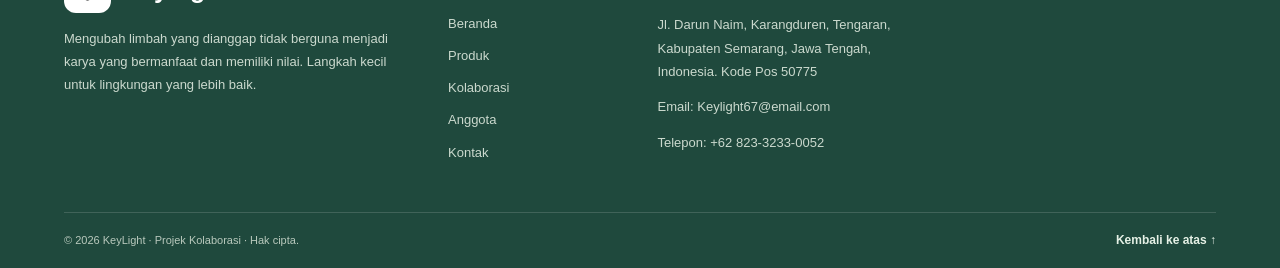
==== commit d270e7c5: "Update ecopot.html" ====
--- a/ecopot.html
+++ b/ecopot.html
@@ -11,7 +11,7 @@
 
 <body id="top">
   <header class="site-header">
-    <div class="container nav-wrap"><a class="brand" href="index.html"><img src="assets/1761713173324.png"
+    <div class="container nav-wrap"><a class="brand" href="index.html"><img src="1761713173324.png"
           alt="Logo KeyLight">KeyLight</a>
       <nav class="nav">
         <a class="" href="index.html">Beranda</a>
@@ -30,7 +30,7 @@
   <main class="section">
     <div class="container article">
       <header class="product-intro">
-        <div class="product-intro-image"><img src="assets/pot botol.jpeg" alt="Ecopot - Pot tanaman dari botol plastik bekas"></div>
+        <div class="product-intro-image"><img src="pot botol.jpeg" alt="Ecopot - Pot tanaman dari botol plastik bekas"></div>
         <div class="product-intro-copy"><span class="product-eyebrow">KARYA DAUR ULANG KEYLIGHT</span><h2>Ecopot</h2><p>Pot tanaman dari botol plastik bekas</p></div>
       </header>
 
@@ -172,7 +172,7 @@
       <div class="footer-brand">
 
         <a class="footer-logo" href="index.html">
-          <img src="assets/1761713173324.png" alt="Logo KeyLight">
+          <img src="1761713173324.png" alt="Logo KeyLight">
           <span>KeyLight</span>
         </a>
 
@@ -227,4 +227,4 @@
 
 </body>
 
-</html>+</html>
